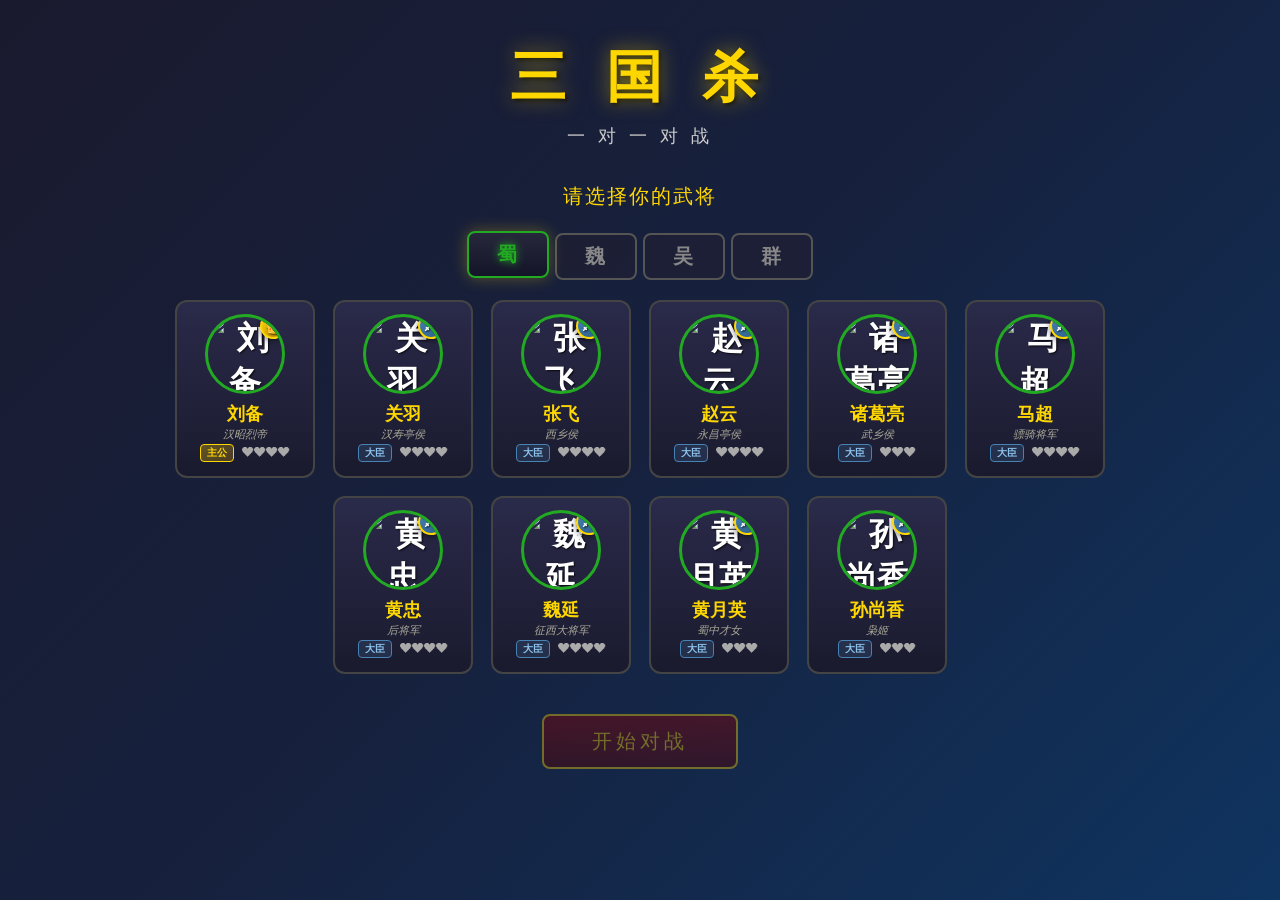
==== 1v1.html @ 8735a852 "feat: 添加主页模式选择并优化移动端适配" ====
<!DOCTYPE html>
<html lang="zh-CN">
<head>
    <meta charset="UTF-8">
    <meta name="viewport" content="width=device-width, initial-scale=1.0">
    <title>三国杀 · 一对一</title>
    <link rel="stylesheet" href="css/style.css">
    <link rel="stylesheet" href="css/home.css">
</head>
<body>
    <!-- 武将选择界面 -->
    <div id="select-screen" class="screen active">
        <div class="select-header">
            <h1>三 国 杀</h1>
            <p class="subtitle">一 对 一 对 战</p>
        </div>
        <div class="select-info">
            <p>请选择你的武将</p>
        </div>
        <!-- 势力Tab -->
        <div id="faction-tabs" class="faction-tabs"></div>
        <!-- 武将列表 -->
        <div id="hero-list" class="hero-list"></div>
        <div class="select-confirm">
            <button id="confirm-hero" disabled>开始对战</button>
        </div>
    </div>

    <!-- 浮动人物简介卡片 -->
    <div id="hero-profile" class="hero-profile hidden"></div>

    <!-- 游戏界面 -->
    <div id="game-screen" class="screen">
        <!-- 右上角设置按钮 -->
        <button id="settings-toggle" class="settings-toggle" title="设置">⚙️</button>

        <!-- 右上角设置面板（默认隐藏） -->
        <div id="settings-panel" class="settings-panel hidden">
            <div class="settings-panel-header">
                <span>设置</span>
                <button id="settings-close" class="settings-close">✕</button>
            </div>
            <div class="settings-panel-body">
                <div class="settings-item">
                    <div class="settings-item-label">
                        <button id="bgm-toggle" class="audio-btn" title="背景音乐">🎵</button>
                        <span>背景音乐</span>
                    </div>
                    <div class="volume-slider-container">
                        <input type="range" id="bgm-volume" min="0" max="100" value="40" class="volume-slider">
                    </div>
                </div>
                <div class="settings-item">
                    <div class="settings-item-label">
                        <button id="tts-toggle" class="audio-btn" title="语音朗读">🔊</button>
                        <span>语音朗读</span>
                    </div>
                    <div class="volume-slider-container">
                        <input type="range" id="tts-volume" min="0" max="100" value="80" class="volume-slider">
                    </div>
                </div>
                <div class="settings-divider"></div>
                <div class="settings-item">
                    <div class="settings-item-label">
                        <button id="bg-toggle" class="audio-btn" title="切换背景">🖼️</button>
                        <span>背景选择</span>
                    </div>
                </div>
                <div class="settings-item">
                    <div class="settings-item-label">
                        <button id="log-style-toggle" class="audio-btn" title="日志样式设置">💬</button>
                        <span>日志样式</span>
                    </div>
                </div>
            </div>
        </div>

        <!-- 日志样式设置面板 -->
        <div id="log-style-panel" class="bg-panel hidden" style="width: 220px;">
            <div class="bg-panel-header">日志样式</div>
            <div class="log-style-content" style="padding: 12px;">
                <div class="log-style-item">
                    <label>背景颜色</label>
                    <div class="color-presets">
                        <div class="color-preset" data-color="black" style="background: #000;"></div>
                        <div class="color-preset" data-color="darkblue" style="background: #1a1a2e;"></div>
                        <div class="color-preset" data-color="darkgreen" style="background: #1a2e1a;"></div>
                        <div class="color-preset" data-color="darkred" style="background: #2e1a1a;"></div>
                        <div class="color-preset" data-color="darkpurple" style="background: #2e1a2e;"></div>
                    </div>
                </div>
                <div class="log-style-item" style="margin-top: 12px;">
                    <label>透明度 <span id="log-opacity-value">30%</span></label>
                    <input type="range" id="log-opacity-slider" min="0" max="100" value="30" class="volume-slider" style="width: 100%; margin-top: 6px;">
                </div>
            </div>
            <button id="log-style-close" class="bg-panel-close">✕</button>
        </div>

        <!-- 背景选择面板 -->
        <div id="bg-panel" class="bg-panel hidden">
            <div class="bg-panel-header">选择背景</div>
            <div id="bg-grid" class="bg-grid"></div>
            <button id="bg-panel-close" class="bg-panel-close">✕</button>
        </div>

        <!-- AI区域 -->
        <div id="ai-area" class="player-area ai-area">
            <div class="player-info-bar">
                <div class="hero-avatar" id="ai-avatar"></div>
                <div class="hero-details">
                    <div class="hero-name" id="ai-name"></div>
                    <div class="hero-faction" id="ai-faction"></div>
                    <div class="hp-bar" id="ai-hp"></div>
                    <div class="hero-skills" id="ai-skills"></div>
                </div>
                <div class="equip-area" id="ai-equip"></div>
                <div class="card-count">
                    <span class="card-count-icon">🂠</span>
                    <span id="ai-card-count">0</span>
                </div>
            </div>
            <div class="ai-hand-area">
                <div id="ai-hand" class="hand-cards"></div>
            </div>
        </div>

        <!-- 战斗日志/消息区域 -->
        <div id="battle-log" class="battle-log">
            <div id="log-content"></div>
        </div>

        <!-- 操作按钮区域 -->
        <div id="action-bar" class="action-bar"></div>

        <!-- 玩家区域 -->
        <div id="player-area" class="player-area">
            <div class="player-info-bar">
                <div class="hero-avatar" id="player-avatar"></div>
                <div class="hero-details">
                    <div class="hero-name" id="player-name"></div>
                    <div class="hero-faction" id="player-faction"></div>
                    <div class="hp-bar" id="player-hp"></div>
                    <div class="hero-skills" id="player-skills"></div>
                </div>
                <div class="equip-area" id="player-equip"></div>
            </div>
            <div class="player-hand-area">
                <div id="player-hand" class="hand-cards"></div>
            </div>
        </div>

        <!-- 响应面板（被杀时弹出） -->
        <div id="response-panel" class="response-panel hidden">
            <div class="response-content">
                <p id="response-prompt"></p>
                <div id="response-cards" class="response-cards"></div>
                <button id="response-cancel" class="action-btn">不响应</button>
            </div>
        </div>

        <!-- 游戏结束界面 -->
        <div id="gameover-screen" class="gameover-overlay hidden">
            <div class="gameover-content">
                <h1 id="gameover-title"></h1>
                <p id="gameover-message"></p>
                <button id="restart-btn" class="action-btn">再来一局</button>
            </div>
        </div>
    </div>

    <!-- 卡牌详情提示 -->
    <div id="card-tooltip" class="card-tooltip hidden"></div>

    <!-- 技能选择面板 -->
    <div id="skill-panel" class="skill-panel hidden">
        <div class="skill-content">
            <p id="skill-prompt"></p>
            <div id="skill-cards" class="skill-cards"></div>
            <button id="skill-cancel" class="action-btn">取消</button>
        </div>
    </div>

    <script src="js/cards.js"></script>
    <script src="js/heroes.js"></script>
    <script src="js/ai.js"></script>
    <script src="js/game.js"></script>
    <script>
        // 设置面板开关逻辑
        document.addEventListener('DOMContentLoaded', () => {
            const toggle = document.getElementById('settings-toggle');
            const panel = document.getElementById('settings-panel');
            const close = document.getElementById('settings-close');
            if (toggle) toggle.addEventListener('click', () => panel.classList.toggle('hidden'));
            if (close) close.addEventListener('click', () => panel.classList.add('hidden'));
        });
    </script>
</body>
</html>
---- css/style.css ----
/* ===== 全局样式 ===== */
* {
    margin: 0;
    padding: 0;
    box-sizing: border-box;
}

body {
    font-family: "Microsoft YaHei", "SimHei", sans-serif;
    background: #1a1a2e;
    color: #e0e0e0;
    overflow: hidden;
    user-select: none;
    height: 100vh;
}

/* 视频背景 */
#bg-video {
    position: fixed;
    top: 0;
    left: 0;
    width: 100%;
    height: 100%;
    object-fit: cover;
    z-index: -1;
}

/* 移动端适配 */
@media screen and (max-width: 768px) {
    #bg-video {
        object-fit: cover;
        width: 100vw;
        height: 100vh;
        min-width: 100%;
        min-height: 100%;
    }
    
    #game-screen {
        min-height: 100vh;
        min-height: -webkit-fill-available;
        overflow-y: auto;
        -webkit-overflow-scrolling: touch;
    }
}

/* ===== 屏幕切换 ===== */
.screen {
    display: none;
    width: 100%;
    height: 100%;
}

.screen.active {
    display: flex;
}

/* ===== 武将选择界面 ===== */
#select-screen {
    flex-direction: column;
    align-items: center;
    background: linear-gradient(135deg, #1a1a2e 0%, #16213e 50%, #0f3460 100%);
    overflow-y: auto;
    padding: 20px;
}

.select-header {
    text-align: center;
    margin: 20px 0;
}

.select-header h1 {
    font-size: 56px;
    color: #ffd700;
    text-shadow: 0 0 20px rgba(255, 215, 0, 0.5), 2px 2px 4px rgba(0,0,0,0.8);
    letter-spacing: 12px;
    font-weight: bold;
}

.subtitle {
    color: #ccc;
    font-size: 18px;
    margin-top: 8px;
    letter-spacing: 4px;
}

.select-info {
    color: #ffd700;
    font-size: 20px;
    margin: 15px 0;
    letter-spacing: 2px;
}

.hero-list {
    display: flex;
    flex-wrap: wrap;
    justify-content: center;
    gap: 18px;
    max-width: 1000px;
    margin-bottom: 20px;
}

.hero-card {
    width: 140px;
    background: linear-gradient(180deg, #2a2a4a 0%, #1a1a2e 100%);
    border: 2px solid #444;
    border-radius: 12px;
    padding: 12px;
    cursor: pointer;
    transition: all 0.3s ease;
    text-align: center;
    position: relative;
}

.hero-card:hover {
    transform: translateY(-6px);
    border-color: #ffd700;
    box-shadow: 0 8px 24px rgba(255, 215, 0, 0.3);
}

.hero-card.selected {
    border-color: #ffd700;
    box-shadow: 0 0 20px rgba(255, 215, 0, 0.5);
    background: linear-gradient(180deg, #3a3a5a 0%, #2a2a4e 100%);
}

.hero-portrait {
    width: 80px;
    height: 80px;
    border-radius: 50%;
    margin: 0 auto 8px;
    display: flex;
    align-items: center;
    justify-content: center;
    font-size: 32px;
    font-weight: bold;
    color: white;
    text-shadow: 1px 1px 2px rgba(0,0,0,0.8);
    border: 3px solid;
    overflow: hidden;
    position: relative;
}

.hero-portrait-img {
    width: 100%;
    height: 100%;
    object-fit: cover;
    border-radius: 50%;
}

.hero-card .hero-card-name {
    font-size: 18px;
    color: #ffd700;
    font-weight: bold;
}

.hero-card .hero-card-faction {
    font-size: 12px;
    margin: 2px 0;
    color: #aaa;
}

.hero-card .hero-card-hp {
    color: #ff4444;
    font-size: 14px;
    margin: 4px 0;
}

.hero-card .hero-card-skill {
    font-size: 11px;
    color: #88ccff;
    margin-top: 4px;
    line-height: 1.4;
    min-height: 30px;
}

.hero-card .hero-card-skill-name {
    color: #ffd700;
    font-weight: bold;
}

.hero-card .hero-card-title {
    font-size: 11px;
    color: #aa9;
    margin: 1px 0;
    font-style: italic;
}

/* ===== 势力Tab ===== */
.faction-tabs {
    display: flex;
    justify-content: center;
    gap: 6px;
    margin: 8px 0 20px;
}

.faction-tab {
    padding: 8px 28px;
    font-size: 20px;
    font-weight: bold;
    border: 2px solid #555;
    border-radius: 8px;
    cursor: pointer;
    transition: all 0.3s ease;
    background: rgba(30, 30, 50, 0.7);
    color: #888;
    letter-spacing: 2px;
}

.faction-tab:hover {
    background: rgba(50, 50, 70, 0.9);
    transform: translateY(-2px);
}

.faction-tab.active {
    background: linear-gradient(180deg, rgba(40,40,60,0.95), rgba(20,20,40,0.95));
    box-shadow: 0 0 16px rgba(255, 215, 0, 0.3);
    transform: translateY(-2px);
    text-shadow: 0 0 8px currentColor;
}

/* ===== 身份标签 ===== */
.role-badge {
    position: absolute;
    top: -4px;
    right: -4px;
    width: 26px;
    height: 26px;
    border-radius: 50%;
    display: flex;
    align-items: center;
    justify-content: center;
    font-size: 14px;
    border: 2px solid #ffd700;
    box-shadow: 0 2px 6px rgba(0,0,0,0.5);
}

.role-badge.lord {
    background: linear-gradient(135deg, #FFD700, #B8860B);
    color: #4a2c00;
}

.role-badge.minister {
    background: linear-gradient(135deg, #4682B4, #2c5e8a);
    color: #fff;
}

.role-tag {
    display: inline-block;
    font-size: 10px;
    font-weight: bold;
    border-radius: 4px;
    padding: 1px 6px;
    margin-right: 4px;
}

.role-tag.lord {
    background: linear-gradient(135deg, rgba(255, 215, 0, 0.3), rgba(184, 134, 11, 0.3));
    border: 1px solid #FFD700;
    color: #FFD700;
}

.role-tag.minister {
    background: rgba(70, 130, 180, 0.2);
    border: 1px solid #4682B4;
    color: #8ec4ee;
}

.select-confirm {
    margin: 20px 0;
}

.select-confirm button {
    padding: 12px 48px;
    font-size: 20px;
    background: linear-gradient(180deg, #8b0000 0%, #5a0000 100%);
    color: #ffd700;
    border: 2px solid #ffd700;
    border-radius: 8px;
    cursor: pointer;
    letter-spacing: 4px;
    transition: all 0.3s ease;
}

.select-confirm button:disabled {
    opacity: 0.4;
    cursor: not-allowed;
}

.select-confirm button:not(:disabled):hover {
    background: linear-gradient(180deg, #a00000 0%, #700000 100%);
    box-shadow: 0 0 16px rgba(255, 215, 0, 0.4);
}

/* ===== 游戏界面 ===== */
#game-screen {
    flex-direction: column;
    background: linear-gradient(180deg, #1a3a1a 0%, #0d1f0d 50%, #1a3a1a 100%);
    height: 100vh;
    position: relative;
    z-index: 1;
}

/* ===== 右上角音频控制面板 ===== */
.audio-controls {
    position: absolute;
    top: 10px;
    right: 10px;
    display: flex;
    gap: 15px;
    background: rgba(0, 0, 0, 0.6);
    padding: 10px 15px;
    border-radius: 10px;
    border: 1px solid rgba(255, 215, 0, 0.3);
    z-index: 100;
}

.audio-control-item {
    display: flex;
    align-items: center;
    gap: 8px;
}

.audio-btn {
    width: 36px;
    height: 36px;
    border-radius: 50%;
    border: 2px solid #ffd700;
    background: rgba(255, 215, 0, 0.1);
    color: #ffd700;
    font-size: 18px;
    cursor: pointer;
    display: flex;
    align-items: center;
    justify-content: center;
    transition: all 0.3s ease;
}

.audio-btn:hover {
    background: rgba(255, 215, 0, 0.3);
    transform: scale(1.1);
}

.audio-btn.active {
    background: rgba(255, 215, 0, 0.4);
    box-shadow: 0 0 10px rgba(255, 215, 0, 0.5);
}

.volume-slider-container {
    display: flex;
    flex-direction: column;
    align-items: center;
    gap: 3px;
}

.volume-slider {
    width: 80px;
    height: 6px;
    -webkit-appearance: none;
    appearance: none;
    background: rgba(255, 255, 255, 0.2);
    border-radius: 3px;
    outline: none;
    cursor: pointer;
}

.volume-slider::-webkit-slider-thumb {
    -webkit-appearance: none;
    appearance: none;
    width: 14px;
    height: 14px;
    border-radius: 50%;
    background: #ffd700;
    cursor: pointer;
    box-shadow: 0 0 5px rgba(255, 215, 0, 0.8);
}

.volume-slider::-moz-range-thumb {
    width: 14px;
    height: 14px;
    border-radius: 50%;
    background: #ffd700;
    cursor: pointer;
    border: none;
    box-shadow: 0 0 5px rgba(255, 215, 0, 0.8);
}

.volume-label {
    font-size: 11px;
    color: #aaa;
    letter-spacing: 1px;
}

/* ===== 背景选择面板 ===== */
.bg-panel {
    position: absolute;
    top: 60px;
    right: 10px;
    width: 380px;
    max-height: 400px;
    background: rgba(0, 0, 0, 0.9);
    border: 2px solid rgba(255, 215, 0, 0.4);
    border-radius: 12px;
    z-index: 99;
    display: flex;
    flex-direction: column;
    box-shadow: 0 8px 32px rgba(0, 0, 0, 0.6);
}

.bg-panel.hidden {
    display: none;
}

.bg-panel-header {
    padding: 10px 15px;
    font-size: 14px;
    color: #ffd700;
    border-bottom: 1px solid rgba(255, 215, 0, 0.3);
    text-align: center;
    letter-spacing: 2px;
}

.bg-grid {
    display: grid;
    grid-template-columns: repeat(4, 1fr);
    gap: 8px;
    padding: 12px;
    overflow-y: auto;
    max-height: 340px;
}

.bg-item {
    width: 80px;
    height: 60px;
    border-radius: 6px;
    cursor: pointer;
    border: 2px solid transparent;
    transition: all 0.2s ease;
    position: relative;
    overflow: hidden;
    background-color: #333;
}

.bg-item:hover {
    transform: scale(1.05);
    border-color: rgba(255, 255, 255, 0.5);
    box-shadow: 0 4px 12px rgba(0, 0, 0, 0.4);
}

.bg-item.selected {
    border-color: #ffd700;
    box-shadow: 0 0 15px rgba(255, 215, 0, 0.5);
}

.bg-item.selected::after {
    content: '✓';
    position: absolute;
    top: 50%;
    left: 50%;
    transform: translate(-50%, -50%);
    font-size: 24px;
    color: #ffd700;
    text-shadow: 0 2px 4px rgba(0, 0, 0, 0.8);
}

.bg-item-label {
    position: absolute;
    top: 50%;
    left: 50%;
    transform: translate(-50%, -50%);
    font-size: 13px;
    color: #ccc;
    white-space: nowrap;
}

.bg-panel-close {
    position: absolute;
    top: 8px;
    right: 10px;
    width: 24px;
    height: 24px;
    border: none;
    background: transparent;
    color: #aaa;
    font-size: 16px;
    cursor: pointer;
    border-radius: 4px;
    transition: all 0.2s;
}

.bg-panel-close:hover {
    color: #fff;
    background: rgba(255, 255, 255, 0.1);
}

.player-area {
    flex-shrink: 0;
    padding: 8px 16px;
}

.ai-area {
    background: linear-gradient(180deg, rgba(80,20,20,0.3) 0%, transparent 100%);
}

.player-info-bar {
    display: flex;
    align-items: center;
    gap: 12px;
}

.hero-avatar {
    width: 100px;
    height: 130px;
    border-radius: 10px;
    display: flex;
    align-items: center;
    justify-content: center;
    border: 3px solid;
    overflow: hidden;
    flex-shrink: 0;
    cursor: pointer;
    transition: transform 0.2s, box-shadow 0.2s;
    background-color: #1a1a2e;
    box-shadow: 0 4px 12px rgba(0,0,0,0.5);
}

.hero-avatar:hover {
    transform: scale(1.05);
    box-shadow: 0 8px 20px rgba(0,0,0,0.6);
}

/* 武将牌迷你样式 */
.hero-card-mini {
    width: 100%;
    height: 100%;
    display: flex;
    align-items: flex-end;
    justify-content: flex-end;
    padding: 6px;
    position: relative;
}

.hero-card-faction-badge {
    width: 22px;
    height: 22px;
    border-radius: 50%;
    display: flex;
    align-items: center;
    justify-content: center;
    font-size: 12px;
    color: white;
    font-weight: bold;
    border: 2px solid rgba(255,255,255,0.6);
    box-shadow: 0 2px 6px rgba(0,0,0,0.5);
}

.hero-details {
    flex-shrink: 0;
    min-width: 180px;
}

.hero-name {
    font-size: 18px;
    color: #ffd700;
    font-weight: bold;
}

.hero-faction {
    font-size: 12px;
    color: #aaa;
}

.hp-bar {
    display: flex;
    gap: 3px;
    margin-top: 4px;
}

.hp-point {
    width: 16px;
    height: 16px;
    border-radius: 50%;
    background: #cc2222;
    border: 1px solid #ff6666;
    box-shadow: 0 0 4px rgba(255,50,50,0.6);
}

.hp-point.lost {
    background: #333;
    border-color: #555;
    box-shadow: none;
}

.hero-skills {
    font-size: 11px;
    color: #88ccff;
    margin-top: 2px;
}

/* 技能标签样式 - 参照装备槽和结束回合按钮 */
.hero-skills .skill-tag {
    display: inline-block;
    background: linear-gradient(180deg, #3a2a5a 0%, #2a1a3a 100%);
    border: 2px solid #8a6aaa;
    border-radius: 6px;
    padding: 3px 8px;
    margin-right: 6px;
    margin-top: 2px;
    color: #ccaaee;
    font-size: 11px;
    cursor: pointer;
    transition: all 0.2s ease;
    box-shadow: 0 2px 4px rgba(0,0,0,0.3);
}

.hero-skills .skill-tag:hover {
    background: linear-gradient(180deg, #4a3a6a 0%, #3a2a4a 100%);
    border-color: #aa8acc;
    box-shadow: 0 0 8px rgba(170, 138, 204, 0.3);
    transform: translateY(-1px);
}

/* 操作栏提示信息框 - 避免与背景混淆 */
.action-info-box {
    display: inline-block;
    background: linear-gradient(180deg, #5a3a2a 0%, #4a2a1a 100%);
    border: 2px solid #c9a227;
    border-radius: 6px;
    padding: 6px 14px;
    color: #ffd700;
    font-size: 13px;
    font-weight: bold;
    letter-spacing: 1px;
    box-shadow: 0 2px 8px rgba(0,0,0,0.5), inset 0 1px 0 rgba(255,255,255,0.1);
    text-shadow: 1px 1px 2px rgba(0,0,0,0.8);
}

.action-info-box.ai-thinking {
    background: linear-gradient(180deg, #3a4a5a 0%, #2a3a4a 100%);
    border-color: #88ccff;
    color: #88ccff;
    animation: pulse 1.5s ease-in-out infinite;
}

@keyframes pulse {
    0%, 100% { opacity: 1; }
    50% { opacity: 0.7; }
}

.equip-area {
    display: flex;
    gap: 8px;
    flex-shrink: 0;
}

/* 装备槽样式 - 参照结束回合按钮但有区别（蓝色系） */
.equip-slot {
    width: 42px;
    height: 56px;
    background: linear-gradient(180deg, #2a3a5a 0%, #1a2535 100%);
    border: 2px solid #5a7a9a;
    border-radius: 6px;
    display: flex;
    align-items: center;
    justify-content: center;
    font-size: 11px;
    color: #8aa;
    text-align: center;
    flex-direction: column;
    cursor: pointer;
    transition: all 0.2s ease;
    box-shadow: 0 2px 4px rgba(0,0,0,0.3);
}

.equip-slot:hover {
    background: linear-gradient(180deg, #3a4a6a 0%, #2a3545 100%);
    border-color: #7aaaca;
    box-shadow: 0 0 8px rgba(122, 170, 202, 0.3);
    transform: translateY(-1px);
}

/* 已装备状态 - 金色边框（类似结束回合的金色） */
.equip-slot.equipped {
    background: linear-gradient(180deg, #4a4a2a 0%, #3a3a1a 100%);
    border-color: #ffd700;
    color: #ffd700;
    box-shadow: 0 0 10px rgba(255, 215, 0, 0.3);
}

.equip-slot.equipped:hover {
    background: linear-gradient(180deg, #5a5a3a 0%, #4a4a2a 100%);
    border-color: #ffec8b;
    box-shadow: 0 0 12px rgba(255, 215, 0, 0.5);
}

.card-count {
    margin-left: auto;
    display: flex;
    align-items: center;
    gap: 4px;
    font-size: 20px;
    color: #ccc;
    flex-shrink: 0;
}

.card-count-icon {
    font-size: 28px;
}

/* ===== 手牌区域 ===== */
.ai-hand-area {
    display: flex;
    justify-content: center;
    padding: 4px 0;
}

.player-hand-area {
    display: flex;
    justify-content: center;
    padding: 4px 0;
}

.hand-cards {
    display: flex;
    justify-content: center;
    gap: 4px;
    flex-wrap: nowrap;
}

/* ===== 卡牌样式 ===== */
.card {
    width: 64px;
    min-width: 64px;
    height: 90px;
    border-radius: 6px;
    border: 2px solid #ddd;
    background: linear-gradient(180deg, #f5f0e0 0%, #e8dfc8 100%);
    color: #333;
    display: flex;
    flex-direction: column;
    padding: 4px;
    cursor: pointer;
    transition: all 0.2s ease;
    position: relative;
    box-shadow: 2px 2px 6px rgba(0,0,0,0.4);
    font-size: 12px;
}

.card:hover {
    transform: translateY(-12px);
    z-index: 10;
    box-shadow: 0 8px 20px rgba(0,0,0,0.6);
}

.card.selected {
    transform: translateY(-20px);
    box-shadow: 0 12px 28px rgba(255,215,0,0.5);
    border-color: #ffd700;
}

.card.playable {
    border-color: #44dd44;
    box-shadow: 2px 2px 6px rgba(0,0,0,0.4), 0 0 8px rgba(68,221,68,0.4);
}

.card.unplayable {
    opacity: 0.6;
}

.card-suit-number {
    display: flex;
    align-items: center;
    gap: 2px;
    font-size: 12px;
    font-weight: bold;
}

.card-suit.red {
    color: #cc0000;
}

.card-suit.black {
    color: #000;
}

.card-name {
    text-align: center;
    font-size: 15px;
    font-weight: bold;
    margin: auto 0;
    writing-mode: vertical-rl;
    text-orientation: upright;
    letter-spacing: 2px;
}

.card-type {
    text-align: center;
    font-size: 9px;
    color: #666;
    margin-top: 2px;
}

/* AI手牌背面 */
.card-back {
    width: 40px;
    min-width: 40px;
    height: 60px;
    border-radius: 4px;
    border: 2px solid #8b0000;
    background: linear-gradient(135deg, #8b0000 0%, #4a0000 50%, #8b0000 100%);
    box-shadow: 1px 1px 4px rgba(0,0,0,0.4);
    position: relative;
}

.card-back::after {
    content: "殺";
    position: absolute;
    top: 50%;
    left: 50%;
    transform: translate(-50%, -50%);
    font-size: 20px;
    color: rgba(255,215,0,0.3);
}

/* ===== 战斗日志 ===== */
.battle-log {
    flex: 1;
    display: flex;
    flex-direction: column-reverse;
    justify-content: flex-start;
    overflow: hidden;
    padding: 8px 16px;
    min-height: 60px;
}

#log-content {
    display: flex;
    flex-direction: column-reverse;
    gap: 2px;
}

.log-entry {
    font-size: 13px;
    color: #ccc;
    padding: 4px 10px;
    border-radius: 6px;
    animation: logFadeIn 0.3s ease;
    margin-bottom: 2px;
    text-shadow: 1px 1px 2px rgba(0,0,0,0.8);
    display: inline-block;
    width: auto;
    align-self: flex-start;
}

/* 有背景图时，日志条目显示背景框 - 使用CSS变量 */
.battle-log.with-bg .log-entry {
    background: rgba(var(--log-bg-color, 0, 0, 0), var(--log-opacity, 0.3));
    border: 1px solid rgba(255, 255, 255, 0.1);
}

/* 无背景时，日志条目无背景框 */
.battle-log:not(.with-bg) .log-entry {
    background: transparent;
    border: none;
}

.battle-log.with-bg .log-entry.player {
    color: #88ccff;
    background: rgba(var(--log-bg-color, 0, 0, 0), var(--log-opacity, 0.3));
    border-color: rgba(136, 204, 255, 0.3);
}

.battle-log.with-bg .log-entry.ai {
    color: #ffaa88;
    background: rgba(var(--log-bg-color, 0, 0, 0), var(--log-opacity, 0.3));
    border-color: rgba(255, 170, 136, 0.3);
}

.battle-log.with-bg .log-entry.system {
    color: #ffd700;
    font-weight: bold;
    background: rgba(var(--log-bg-color, 0, 0, 0), var(--log-opacity, 0.3));
    border-color: rgba(255, 215, 0, 0.4);
}

.battle-log.with-bg .log-entry.damage {
    color: #ff6666;
    background: rgba(var(--log-bg-color, 0, 0, 0), var(--log-opacity, 0.3));
    border-color: rgba(255, 102, 102, 0.4);
}

.battle-log.with-bg .log-entry.heal {
    color: #66ff66;
    background: rgba(var(--log-bg-color, 0, 0, 0), var(--log-opacity, 0.3));
    border-color: rgba(102, 255, 102, 0.4);
}

@keyframes logFadeIn {
    from { opacity: 0; transform: translateY(-10px); }
    to { opacity: 1; transform: translateY(0); }
}

/* 日志样式设置面板 */
.log-style-content {
    display: flex;
    flex-direction: column;
    gap: 12px;
}

.log-style-item label {
    display: block;
    font-size: 12px;
    color: #ccc;
    margin-bottom: 6px;
}

.color-presets {
    display: flex;
    gap: 8px;
    flex-wrap: wrap;
}

.color-preset {
    width: 28px;
    height: 28px;
    border-radius: 4px;
    cursor: pointer;
    border: 2px solid transparent;
    transition: all 0.2s;
}

.color-preset:hover {
    transform: scale(1.1);
}

.color-preset.selected {
    border-color: #ffd700;
    box-shadow: 0 0 8px rgba(255, 215, 0, 0.5);
}

/* ===== 操作按钮 ===== */
.action-bar {
    display: flex;
    justify-content: center;
    gap: 12px;
    padding: 6px;
}

.action-btn {
    padding: 8px 24px;
    font-size: 14px;
    background: linear-gradient(180deg, #8b0000 0%, #5a0000 100%);
    color: #ffd700;
    border: 1px solid #ffd700;
    border-radius: 6px;
    cursor: pointer;
    letter-spacing: 2px;
    transition: all 0.2s ease;
    font-family: inherit;
}

.action-btn:hover {
    background: linear-gradient(180deg, #a00000 0%, #700000 100%);
    box-shadow: 0 0 10px rgba(255, 215, 0, 0.3);
}

.action-btn:disabled {
    opacity: 0.4;
    cursor: not-allowed;
}

/* 语音开关按钮 */
.tts-btn {
    background: linear-gradient(180deg, #2a2a4a 0%, #1a1a2e 100%);
    border-color: #666;
    color: #aaa;
    font-size: 12px;
    padding: 6px 14px;
    letter-spacing: 1px;
}

.tts-btn.active {
    background: linear-gradient(180deg, #1a4a2a 0%, #0d2e1a 100%);
    border-color: #44dd44;
    color: #aaffaa;
}

.tts-btn:hover {
    background: linear-gradient(180deg, #3a3a5a 0%, #2a2a3e 100%);
}

.tts-btn.active:hover {
    background: linear-gradient(180deg, #2a5a3a 0%, #1a3e2a 100%);
}

.action-btn.green {
    background: linear-gradient(180deg, #2d6a2d 0%, #1a4a1a 100%);
    border-color: #44dd44;
    color: #aaffaa;
}

/* ===== 响应面板 ===== */
.response-panel {
    position: fixed;
    bottom: 200px;
    left: 50%;
    transform: translateX(-50%);
    z-index: 100;
    background: rgba(20, 20, 40, 0.95);
    border: 2px solid #ffd700;
    border-radius: 12px;
    padding: 16px 24px;
    box-shadow: 0 8px 32px rgba(0,0,0,0.8);
}

.response-panel.hidden {
    display: none;
}

.response-content {
    text-align: center;
}

.response-content p {
    color: #ffd700;
    font-size: 16px;
    margin-bottom: 12px;
}

.response-cards {
    display: flex;
    gap: 8px;
    margin-bottom: 12px;
    justify-content: center;
}

/* ===== 技能面板 ===== */
.skill-panel {
    position: fixed;
    bottom: 200px;
    left: 50%;
    transform: translateX(-50%);
    z-index: 100;
    background: rgba(20, 20, 40, 0.95);
    border: 2px solid #88ccff;
    border-radius: 12px;
    padding: 16px 24px;
    box-shadow: 0 8px 32px rgba(0,0,0,0.8);
}

.skill-panel.hidden {
    display: none;
}

.skill-content {
    text-align: center;
}

.skill-content p {
    color: #88ccff;
    font-size: 16px;
    margin-bottom: 12px;
}

.skill-cards {
    display: flex;
    gap: 8px;
    margin-bottom: 12px;
    justify-content: center;
}

/* ===== 游戏结束 ===== */
.gameover-overlay {
    position: fixed;
    top: 0;
    left: 0;
    width: 100%;
    height: 100%;
    background: rgba(0, 0, 0, 0.85);
    display: flex;
    align-items: center;
    justify-content: center;
    z-index: 200;
}

.gameover-overlay.hidden {
    display: none;
}

.gameover-content {
    text-align: center;
    padding: 40px;
    background: linear-gradient(180deg, #2a2a4a 0%, #1a1a2e 100%);
    border: 2px solid #ffd700;
    border-radius: 16px;
    box-shadow: 0 0 40px rgba(255, 215, 0, 0.3);
}

.gameover-content h1 {
    font-size: 48px;
    margin-bottom: 16px;
    letter-spacing: 8px;
}

.gameover-content h1.win {
    color: #ffd700;
    text-shadow: 0 0 20px rgba(255, 215, 0, 0.5);
}

.gameover-content h1.lose {
    color: #888;
}

.gameover-content p {
    color: #ccc;
    font-size: 18px;
    margin-bottom: 24px;
}

/* ===== 卡牌/武将详情提示 ===== */
.card-tooltip {
    position: fixed;
    z-index: 300;
    background: rgba(10, 10, 20, 0.95);
    border: 1px solid #ffd700;
    border-radius: 8px;
    padding: 8px 12px;
    font-size: 12px;
    color: #ccc;
    max-width: 280px;
    box-shadow: 0 4px 16px rgba(0,0,0,0.6);
    pointer-events: none;
}

.card-tooltip.hidden {
    display: none;
}

.card-tooltip .tooltip-name {
    color: #ffd700;
    font-weight: bold;
    font-size: 14px;
    margin-bottom: 4px;
}

.card-tooltip .tooltip-desc {
    line-height: 1.5;
}

/* 武将技能提示 */
.hero-tooltip-header {
    display: flex;
    align-items: center;
    gap: 8px;
    padding-bottom: 6px;
    margin-bottom: 6px;
    border-bottom: 1px solid #444;
}

.hero-tooltip-name {
    font-size: 16px;
    font-weight: bold;
}

.hero-tooltip-faction {
    font-size: 11px;
    color: #aaa;
}

.hero-tooltip-skills {
    display: flex;
    flex-direction: column;
    gap: 8px;
}

.hero-tooltip-skill {
    line-height: 1.5;
}

.hero-tooltip-skill-name {
    font-size: 13px;
    font-weight: bold;
}

.hero-tooltip-skill-type {
    font-size: 10px;
    color: #888;
    margin-left: 4px;
}

.hero-tooltip-skill-desc {
    font-size: 12px;
    color: #bbb;
    margin-top: 2px;
    line-height: 1.6;
}

/* ===== 动画 ===== */
@keyframes shake {
    0%, 100% { transform: translateX(0); }
    25% { transform: translateX(-8px); }
    75% { transform: translateX(8px); }
}

.damaged {
    animation: shake 0.4s ease;
}

@keyframes flash {
    0%, 100% { background-color: transparent; }
    50% { background-color: rgba(255, 0, 0, 0.2); }
}

.flash-damage {
    animation: flash 0.5s ease;
}

@keyframes healGlow {
    0%, 100% { box-shadow: none; }
    50% { box-shadow: 0 0 20px rgba(68, 255, 68, 0.6); }
}

.heal-glow {
    animation: healGlow 0.5s ease;
}

/* 回合指示器 */
.turn-indicator {
    position: absolute;
    top: 50%;
    right: 10px;
    transform: translateY(-50%);
    padding: 6px 16px;
    border-radius: 20px;
    font-size: 14px;
    font-weight: bold;
    z-index: 50;
}

.turn-indicator.player-turn {
    background: rgba(68, 221, 68, 0.2);
    border: 1px solid #44dd44;
    color: #44dd44;
}

.turn-indicator.ai-turn {
    background: rgba(255, 68, 68, 0.2);
    border: 1px solid #ff4444;
    color: #ff4444;
}

/* 弃牌堆 */
.discard-info {
    position: absolute;
    top: 10px;
    left: 50%;
    transform: translateX(-50%);
    font-size: 12px;
    color: #888;
}

/* AI思考指示 */
.ai-thinking {
    display: inline-block;
    margin-left: 8px;
    color: #ff8866;
    font-size: 14px;
}

.ai-thinking::after {
    content: "...";
    animation: dots 1.4s infinite;
}

@keyframes dots {
    0%, 20% { content: "."; }
    40% { content: ".."; }
    60%, 100% { content: "..."; }
}

/* 选择面板中的背面手牌 */
#response-cards .card-back {
    width: 60px;
    height: 84px;
    background: linear-gradient(135deg, #4a3020 0%, #6b4a2e 50%, #4a3020 100%);
    border: 2px solid #8b6914;
    border-radius: 6px;
    transition: opacity 0.2s, transform 0.2s;
}

#response-cards .card-back:hover {
    opacity: 0.8;
    transform: scale(1.05);
}

#response-cards .card.playable {
    cursor: pointer;
    border: 2px solid #ffd700;
    box-shadow: 0 0 8px rgba(255, 215, 0, 0.4);
    transition: transform 0.2s;
}

#response-cards .card.playable:hover {
    transform: scale(1.05);
}

/* ===== 武将台词气泡 ===== */
.speech-bubble {
    position: absolute;
    background: linear-gradient(135deg, rgba(255, 248, 220, 0.97), rgba(255, 235, 180, 0.97));
    color: #4a2c00;
    padding: 8px 18px;
    border-radius: 20px;
    font-size: 15px;
    font-weight: bold;
    white-space: nowrap;
    z-index: 1000;
    pointer-events: none;
    opacity: 0;
    transform: translateY(10px) scale(0.8);
    transition: opacity 0.3s ease, transform 0.3s ease;
    box-shadow: 0 4px 15px rgba(0, 0, 0, 0.3);
    border: 2px solid #d4a017;
    text-shadow: 0 1px 2px rgba(255, 255, 255, 0.5);
    letter-spacing: 1px;
}

.speech-bubble.show {
    opacity: 1;
    transform: translateY(0) scale(1);
}

/* 玩家区域气泡定位 */
#player-area .speech-bubble {
    top: -10px;
    right: 20px;
}

#player-area .speech-bubble::after {
    content: '';
    position: absolute;
    bottom: -8px;
    right: 30px;
    width: 0;
    height: 0;
    border-left: 8px solid transparent;
    border-right: 8px solid transparent;
    border-top: 8px solid #d4a017;
}

/* AI区域气泡定位 */
#ai-area .speech-bubble {
    bottom: -10px;
    left: 20px;
}

#ai-area .speech-bubble::after {
    content: '';
    position: absolute;
    top: -8px;
    left: 30px;
    width: 0;
    height: 0;
    border-left: 8px solid transparent;
    border-right: 8px solid transparent;
    border-bottom: 8px solid #d4a017;
}

/* ===== BGM / TTS 按钮 ===== */
.action-btn.bgm-btn,
.action-btn.tts-btn {
    font-size: 13px;
    padding: 6px 14px;
    opacity: 0.7;
    transition: opacity 0.2s;
}

.action-btn.bgm-btn:hover,
.action-btn.tts-btn:hover {
    opacity: 1;
}

.action-btn.bgm-btn.active,
.action-btn.tts-btn.active {
    opacity: 1;
    background: linear-gradient(135deg, #1a5c1a, #2d8f2d);
    border-color: #4aaf4a;
}

/* ===== 浮动人物简介卡片 ===== */
.hero-profile {
    position: fixed;
    width: 340px;
    z-index: 500;
    background: linear-gradient(180deg, #1a1a2e 0%, #0d0d1e 100%);
    border: 2px solid #ffd700;
    border-radius: 14px;
    box-shadow: 0 8px 40px rgba(0, 0, 0, 0.8), 0 0 20px rgba(255, 215, 0, 0.15);
    overflow: hidden;
    pointer-events: none;
    animation: profileFadeIn 0.25s ease;
}

.hero-profile.hidden {
    display: none;
}

@keyframes profileFadeIn {
    from { opacity: 0; transform: scale(0.92); }
    to { opacity: 1; transform: scale(1); }
}

.profile-header {
    display: flex;
    gap: 14px;
    padding: 16px;
    align-items: center;
}

.profile-avatar {
    width: 64px;
    height: 64px;
    border-radius: 50%;
    display: flex;
    align-items: center;
    justify-content: center;
    font-size: 30px;
    font-weight: bold;
    color: white;
    text-shadow: 1px 1px 3px rgba(0,0,0,0.9);
    border: 3px solid rgba(255, 255, 255, 0.4);
    flex-shrink: 0;
    overflow: hidden;
}

.profile-avatar-img {
    width: 100%;
    height: 100%;
    object-fit: cover;
    border-radius: 50%;
}

.profile-titles {
    flex: 1;
}

.profile-name {
    font-size: 22px;
    font-weight: bold;
    color: #ffd700;
    letter-spacing: 2px;
}

.profile-subtitle {
    font-size: 12px;
    color: #ccc;
    margin: 2px 0 6px;
    font-style: italic;
}

.profile-tags {
    display: flex;
    align-items: center;
    gap: 6px;
    flex-wrap: wrap;
}

.profile-faction {
    font-size: 11px;
    font-weight: bold;
}

.profile-hp {
    font-size: 12px;
    color: #ff6666;
}

.profile-body {
    padding: 12px 16px 16px;
}

.profile-bio {
    font-size: 13px;
    color: #bbb;
    line-height: 1.7;
    text-indent: 2em;
    margin-bottom: 12px;
    padding: 8px 12px;
    background: rgba(255, 255, 255, 0.04);
    border-left: 3px solid #ffd700;
    border-radius: 0 6px 6px 0;
}

.profile-skills {
    display: flex;
    flex-direction: column;
    gap: 8px;
}

.profile-skill {
    background: rgba(136, 204, 255, 0.06);
    border: 1px solid rgba(136, 204, 255, 0.2);
    border-radius: 8px;
    padding: 8px 12px;
}

.profile-skill-name {
    font-size: 14px;
    font-weight: bold;
    color: #ffd700;
}

.profile-skill-type {
    font-size: 10px;
    color: #888;
    margin-left: 6px;
    background: rgba(255, 255, 255, 0.1);
    border-radius: 3px;
    padding: 1px 5px;
}

/* 移动端全面适配 */
@media screen and (max-width: 768px) {
    /* 音频控制面板 */
    .audio-controls {
        top: 5px;
        right: 5px;
        padding: 6px 10px;
        gap: 10px;
    }
    
    .audio-btn {
        width: 32px;
        height: 32px;
        font-size: 16px;
    }
    
    .volume-slider-container {
        width: 60px;
    }
    
    /* 玩家区域 */
    .player-area {
        padding: 8px 10px;
        min-height: auto;
    }
    
    /* 武将牌尺寸 */
    .hero-card-large {
        width: 80px;
        height: 104px;
    }
    
    .hero-card-bg {
        width: 80px;
        height: 104px;
    }
    
    /* 手牌区域 */
    .hand-area {
        min-height: 100px;
        padding: 8px;
    }
    
    .card {
        width: 60px;
        height: 84px;
        font-size: 12px;
    }
    
    /* 战斗日志 */
    .battle-log {
        max-height: 120px;
        padding: 6px 10px;
    }
    
    .log-entry {
        font-size: 12px;
        padding: 3px 8px;
    }
    
    /* 操作按钮 */
    .action-bar {
        padding: 8px;
        gap: 8px;
    }
    
    .action-btn {
        padding: 8px 16px;
        font-size: 14px;
    }
    
    /* 装备槽 */
    .equip-slot {
        width: auto;
        min-width: 32px;
        height: auto;
        padding: 4px 6px;
        font-size: 10px;
        border-width: 1px;
        border-radius: 4px;
        flex-direction: row;
        gap: 2px;
    }

    .equip-area {
        gap: 4px;
        flex-wrap: wrap;
    }

    /* 头像缩小 */
    .hero-avatar {
        width: 56px;
        height: 72px;
        border-radius: 6px;
        border-width: 2px;
    }

    /* 武将详情缩小 */
    .hero-details {
        min-width: 0;
        flex: 1;
    }

    .hero-name {
        font-size: 14px;
    }

    .hero-faction {
        font-size: 11px;
    }

    /* 信息栏间距缩小，允许换行 */
    .player-info-bar {
        gap: 6px;
        flex-wrap: wrap;
    }
    
    /* 背景选择面板 */
    .bg-panel {
        width: 90vw;
        max-width: 300px;
        max-height: 70vh;
    }
    
    .bg-grid {
        grid-template-columns: repeat(3, 1fr);
        gap: 8px;
    }
    
    .bg-item {
        height: 70px;
    }
    
    /* 响应式面板 */
    #response-panel {
        width: 95vw;
        max-width: 400px;
    }
    
    #response-cards {
        max-height: 200px;
    }
    
    /* 提示信息 */
    .phase-info {
        font-size: 14px;
        padding: 6px 12px;
    }
    
    /* 技能标签 */
    .skill-tag {
        font-size: 10px;
        padding: 2px 6px;
    }
    
    /* 血条 */
    .hp-bar {
        width: 60px;
        height: 10px;
    }
    
    .hp-text {
        font-size: 11px;
    }

    /* 武将牌势力标记缩小 */
    .hero-card-faction-badge {
        width: 16px;
        height: 16px;
        font-size: 9px;
        border-width: 1px;
    }
}

/* 超窄屏幕（手机竖屏） */
@media screen and (max-width: 480px) {
    .hero-avatar {
        width: 44px;
        height: 58px;
        border-radius: 5px;
    }

    .hero-card-faction-badge {
        width: 14px;
        height: 14px;
        font-size: 8px;
    }

    .hero-name {
        font-size: 13px;
    }

    .hero-faction {
        font-size: 10px;
    }

    .equip-slot {
        min-width: 28px;
        padding: 3px 4px;
        font-size: 9px;
    }

    .equip-area {
        gap: 3px;
    }

    .player-info-bar {
        gap: 4px;
    }

    .card-count {
        font-size: 16px;
    }

    .hp-bar {
        width: 50px;
        height: 8px;
    }

    .hp-text {
        font-size: 10px;
    }

    .skill-tag {
        font-size: 9px;
        padding: 1px 4px;
    }
}

.profile-skill-desc {
    font-size: 12px;
    color: #aaccee;
    margin-top: 4px;
    line-height: 1.6;
}
---- css/home.css ----
/* ===== 首页样式 ===== */
#home-screen {
    position: fixed;
    top: 0;
    left: 0;
    width: 100%;
    height: 100%;
    display: flex;
    align-items: center;
    justify-content: center;
    background: linear-gradient(135deg, #0d1b2a 0%, #1b2838 30%, #1a3a2a 60%, #2d1b3d 100%);
    overflow: hidden;
}

.home-bg-overlay {
    position: absolute;
    top: 0;
    left: 0;
    width: 100%;
    height: 100%;
    background:
        radial-gradient(ellipse at 20% 30%, rgba(255, 215, 0, 0.06) 0%, transparent 50%),
        radial-gradient(ellipse at 80% 70%, rgba(200, 50, 50, 0.06) 0%, transparent 50%),
        radial-gradient(ellipse at 50% 50%, rgba(50, 100, 200, 0.04) 0%, transparent 60%);
    pointer-events: none;
}

.home-content {
    position: relative;
    z-index: 1;
    text-align: center;
    max-width: 900px;
    width: 90%;
    padding: 40px 20px;
}

/* 标题区域 */
.home-title-area {
    margin-bottom: 50px;
    animation: fadeInDown 0.8s ease;
}

.home-title {
    font-size: 72px;
    color: #ffd700;
    text-shadow: 0 0 30px rgba(255, 215, 0, 0.4), 2px 2px 8px rgba(0, 0, 0, 0.8);
    letter-spacing: 20px;
    font-weight: bold;
    margin-bottom: 12px;
}

.home-subtitle {
    color: #ccc;
    font-size: 22px;
    letter-spacing: 8px;
}

/* 模式卡片 */
.mode-cards {
    display: flex;
    gap: 40px;
    justify-content: center;
    flex-wrap: wrap;
    margin-bottom: 40px;
    animation: fadeInUp 0.8s ease 0.2s both;
}

.mode-card {
    display: flex;
    flex-direction: column;
    align-items: center;
    width: 340px;
    padding: 40px 30px;
    border-radius: 16px;
    text-decoration: none;
    color: #e0e0e0;
    transition: all 0.3s cubic-bezier(0.25, 0.8, 0.25, 1);
    cursor: pointer;
    position: relative;
    overflow: hidden;
    border: 2px solid transparent;
}

.mode-card::before {
    content: '';
    position: absolute;
    top: 0;
    left: 0;
    right: 0;
    bottom: 0;
    background: rgba(255, 255, 255, 0.03);
    backdrop-filter: blur(10px);
    border-radius: 16px;
    transition: all 0.3s;
}

.mode-card:hover {
    transform: translateY(-8px);
    box-shadow: 0 20px 60px rgba(0, 0, 0, 0.5);
}

.mode-card:hover::before {
    background: rgba(255, 255, 255, 0.06);
}

/* 1v1 模式 */
.mode-1v1 {
    background: linear-gradient(160deg, rgba(30, 60, 40, 0.9) 0%, rgba(15, 30, 20, 0.95) 100%);
}
.mode-1v1:hover {
    border-color: #22aa22;
    box-shadow: 0 20px 60px rgba(34, 170, 34, 0.2);
}

/* 多人模式 */
.mode-multi {
    background: linear-gradient(160deg, rgba(50, 30, 60, 0.9) 0%, rgba(25, 15, 35, 0.95) 100%);
}
.mode-multi:hover {
    border-color: #aa44aa;
    box-shadow: 0 20px 60px rgba(170, 68, 170, 0.2);
}

.mode-icon {
    font-size: 64px;
    margin-bottom: 20px;
    position: relative;
    z-index: 1;
    filter: drop-shadow(0 4px 8px rgba(0, 0, 0, 0.4));
}

.mode-name {
    font-size: 32px;
    font-weight: bold;
    margin-bottom: 16px;
    position: relative;
    z-index: 1;
    letter-spacing: 4px;
}

.mode-1v1 .mode-name {
    color: #66dd66;
}

.mode-multi .mode-name {
    color: #cc66cc;
}

.mode-desc {
    font-size: 15px;
    color: #aaa;
    line-height: 1.8;
    margin-bottom: 24px;
    position: relative;
    z-index: 1;
    max-width: 280px;
}

.mode-players {
    display: inline-block;
    padding: 6px 20px;
    border-radius: 20px;
    font-size: 14px;
    font-weight: bold;
    margin-bottom: 20px;
    position: relative;
    z-index: 1;
}

.mode-1v1 .mode-players {
    background: rgba(34, 170, 34, 0.2);
    color: #66dd66;
    border: 1px solid rgba(34, 170, 34, 0.4);
}

.mode-multi .mode-players {
    background: rgba(170, 68, 170, 0.2);
    color: #cc66cc;
    border: 1px solid rgba(170, 68, 170, 0.4);
}

.mode-enter {
    font-size: 18px;
    position: relative;
    z-index: 1;
    transition: transform 0.3s, letter-spacing 0.3s;
}

.mode-card:hover .mode-enter {
    transform: translateX(8px);
    letter-spacing: 2px;
}

.mode-1v1 .mode-enter {
    color: #66dd66;
}

.mode-multi .mode-enter {
    color: #cc66cc;
}

/* 底部 */
.home-footer {
    color: #666;
    font-size: 14px;
    animation: fadeIn 1s ease 0.6s both;
}

/* 动画 */
@keyframes fadeInDown {
    from {
        opacity: 0;
        transform: translateY(-30px);
    }
    to {
        opacity: 1;
        transform: translateY(0);
    }
}

@keyframes fadeInUp {
    from {
        opacity: 0;
        transform: translateY(30px);
    }
    to {
        opacity: 1;
        transform: translateY(0);
    }
}

@keyframes fadeIn {
    from { opacity: 0; }
    to { opacity: 1; }
}

/* 移动端适配 */
@media screen and (max-width: 768px) {
    .home-title {
        font-size: 48px;
        letter-spacing: 12px;
    }

    .home-subtitle {
        font-size: 18px;
        letter-spacing: 4px;
    }

    .mode-cards {
        flex-direction: column;
        gap: 24px;
    }

    .mode-card {
        width: 100%;
        max-width: 360px;
        padding: 30px 20px;
    }

    .mode-icon {
        font-size: 48px;
    }

    .mode-name {
        font-size: 26px;
    }
}

/* ===== 设置面板（1v1 & 多人共用） ===== */

.settings-toggle {
    position: fixed;
    top: 15px;
    right: 15px;
    z-index: 200;
    width: 40px;
    height: 40px;
    border-radius: 50%;
    border: none;
    background: rgba(0, 0, 0, 0.5);
    color: #fff;
    font-size: 20px;
    cursor: pointer;
    transition: background 0.2s;
    display: flex;
    align-items: center;
    justify-content: center;
}

.settings-toggle:hover {
    background: rgba(0, 0, 0, 0.7);
}

.settings-panel {
    position: fixed;
    top: 60px;
    right: 15px;
    z-index: 200;
    width: 260px;
    background: rgba(20, 20, 35, 0.95);
    border: 1px solid rgba(255, 255, 255, 0.15);
    border-radius: 12px;
    padding: 0;
    color: #fff;
    box-shadow: 0 8px 32px rgba(0, 0, 0, 0.5);
    backdrop-filter: blur(10px);
}

.settings-panel.hidden {
    display: none;
}

.settings-panel-header {
    display: flex;
    justify-content: space-between;
    align-items: center;
    padding: 12px 16px;
    border-bottom: 1px solid rgba(255, 255, 255, 0.1);
    font-size: 16px;
    font-weight: bold;
}

.settings-close {
    background: none;
    border: none;
    color: #aaa;
    font-size: 18px;
    cursor: pointer;
    padding: 0;
    line-height: 1;
}

.settings-close:hover {
    color: #fff;
}

.settings-panel-body {
    padding: 12px 16px;
}

.settings-item {
    display: flex;
    flex-direction: column;
    gap: 6px;
    padding: 8px 0;
}

.settings-item-label {
    display: flex;
    align-items: center;
    gap: 8px;
    font-size: 14px;
}

.settings-item-label .audio-btn {
    width: 32px;
    height: 32px;
    border-radius: 50%;
    border: none;
    background: rgba(255, 255, 255, 0.1);
    color: #fff;
    font-size: 16px;
    cursor: pointer;
    display: flex;
    align-items: center;
    justify-content: center;
    transition: background 0.2s;
}

.settings-item-label .audio-btn:hover {
    background: rgba(255, 255, 255, 0.25);
}

.settings-item .volume-slider-container {
    margin-left: 40px;
}

.settings-item .volume-slider {
    width: 100%;
}

.settings-divider {
    height: 1px;
    background: rgba(255, 255, 255, 0.1);
    margin: 4px 0;
}
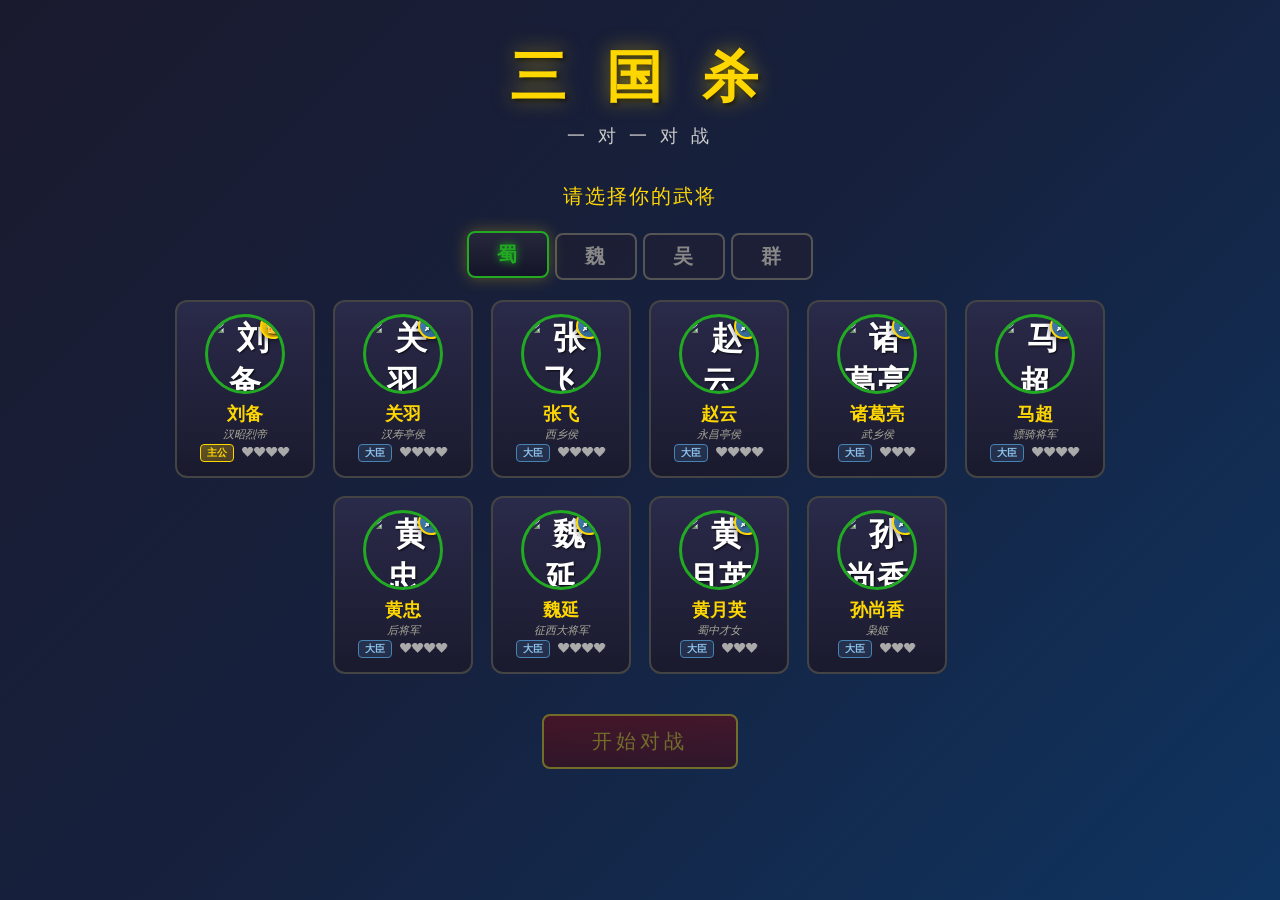
==== commit de33c093: "fix(js): 优化游戏逻辑，移除冗余代码，简化背景图设置和玩家出牌功能" ====
--- a/1v1.html
+++ b/1v1.html
@@ -187,13 +187,11 @@
     <script src="js/game.js"></script>
     <script>
         // 设置面板开关逻辑
-        document.addEventListener('DOMContentLoaded', () => {
-            const toggle = document.getElementById('settings-toggle');
-            const panel = document.getElementById('settings-panel');
-            const close = document.getElementById('settings-close');
-            if (toggle) toggle.addEventListener('click', () => panel.classList.toggle('hidden'));
-            if (close) close.addEventListener('click', () => panel.classList.add('hidden'));
-        });
+        const toggle = document.getElementById('settings-toggle');
+        const panel = document.getElementById('settings-panel');
+        const close = document.getElementById('settings-close');
+        if (toggle) toggle.addEventListener('click', () => panel.classList.toggle('hidden'));
+        if (close) close.addEventListener('click', () => panel.classList.add('hidden'));
     </script>
 </body>
 </html>
--- a/css/style.css
+++ b/css/style.css
@@ -400,7 +400,7 @@
     background: rgba(0, 0, 0, 0.9);
     border: 2px solid rgba(255, 215, 0, 0.4);
     border-radius: 12px;
-    z-index: 99;
+    z-index: 250;
     display: flex;
     flex-direction: column;
     box-shadow: 0 8px 32px rgba(0, 0, 0, 0.6);
@@ -724,6 +724,7 @@
     justify-content: center;
     gap: 4px;
     flex-wrap: nowrap;
+    align-items: flex-end;
 }
 
 /* ===== 卡牌样式 ===== */
@@ -790,6 +791,8 @@
     writing-mode: vertical-rl;
     text-orientation: upright;
     letter-spacing: 2px;
+    line-height: 1;
+    overflow: hidden;
 }
 
 .card-type {
@@ -835,7 +838,7 @@
 #log-content {
     display: flex;
     flex-direction: column-reverse;
-    gap: 2px;
+    gap: 3px;
 }
 
 .log-entry {
@@ -843,12 +846,13 @@
     color: #ccc;
     padding: 4px 10px;
     border-radius: 6px;
-    animation: logFadeIn 0.3s ease;
-    margin-bottom: 2px;
+    animation: logSlideIn 0.35s cubic-bezier(0.2, 0.6, 0.3, 1);
+    margin-bottom: 1px;
     text-shadow: 1px 1px 2px rgba(0,0,0,0.8);
     display: inline-block;
     width: auto;
     align-self: flex-start;
+    line-height: 1.5;
 }
 
 /* 有背景图时，日志条目显示背景框 - 使用CSS变量 */
@@ -894,9 +898,59 @@
     border-color: rgba(102, 255, 102, 0.4);
 }
 
-@keyframes logFadeIn {
-    from { opacity: 0; transform: translateY(-10px); }
-    to { opacity: 1; transform: translateY(0); }
+@keyframes logSlideIn {
+    from { opacity: 0; transform: translateX(-8px); }
+    to   { opacity: 1; transform: translateX(0); }
+}
+
+/* ===== 日志富文本样式 ===== */
+
+/* 卡牌/技能名高亮徽章 */
+.log-entry .log-card {
+    display: inline;
+    color: #ffe082;
+    font-weight: 600;
+    text-shadow: 0 0 4px rgba(255, 180, 0, 0.4);
+}
+
+/* 动作图标 */
+.log-entry .log-icon {
+    display: inline-block;
+    width: 16px;
+    text-align: center;
+    font-size: 12px;
+    margin-right: 1px;
+    opacity: 0.85;
+}
+.log-entry .icon-sys    { color: #ffd700; }
+.log-entry .icon-turn   { color: #b0b0b0; font-size: 11px; }
+.log-entry .icon-skill  { color: #ce93d8; }
+.log-entry .icon-atk    { color: #ef5350; }
+.log-entry .icon-def    { color: #66bb6a; font-size: 11px; }
+.log-entry .icon-heal   { color: #66ff66; }
+.log-entry .icon-dmg    { color: #ff6666; }
+.log-entry .icon-death  { color: #999; }
+.log-entry .icon-equip  { color: #90caf9; font-size: 11px; }
+.log-entry .icon-draw   { color: #fff59d; }
+.log-entry .icon-discard { color: #ffab91; }
+.log-entry .icon-play   { color: #80cbc4; }
+
+/* 回合分割线 */
+.log-entry.log-turn {
+    width: 100% !important;
+    border-top: 1px solid rgba(255, 255, 255, 0.15);
+    border-bottom: 1px solid rgba(255, 255, 255, 0.15);
+    border-left: none;
+    border-right: none;
+    border-radius: 0;
+    padding: 5px 10px;
+    margin: 4px 0 2px;
+    font-size: 12px;
+    opacity: 0.9;
+    text-align: center;
+}
+.battle-log:not(.with-bg) .log-entry.log-turn {
+    background: rgba(255, 255, 255, 0.04);
 }
 
 /* 日志样式设置面板 */
@@ -1031,6 +1085,7 @@
     gap: 8px;
     margin-bottom: 12px;
     justify-content: center;
+    flex-wrap: wrap;
 }
 
 /* ===== 技能面板 ===== */
@@ -1135,6 +1190,20 @@
     display: none;
 }
 
+/* 触屏设备：tooltip 固定在顶部居中，不挡手牌 */
+@media (hover: none) and (pointer: coarse) {
+    .card-tooltip {
+        position: fixed !important;
+        top: 6px !important;
+        left: 50% !important;
+        transform: translateX(-50%) !important;
+        max-width: 92vw !important;
+        max-height: 40vh !important;
+        overflow-y: auto !important;
+        z-index: 500 !important;
+    }
+}
+
 .card-tooltip .tooltip-name {
     color: #ffd700;
     font-weight: bold;
@@ -1404,6 +1473,21 @@
     display: none;
 }
 
+/* 触屏设备：浮动简介固定在顶部居中 */
+@media (hover: none) and (pointer: coarse) {
+    .hero-profile {
+        position: fixed !important;
+        top: 6px !important;
+        left: 50% !important;
+        transform: translateX(-50%) !important;
+        width: 92vw !important;
+        max-width: 340px !important;
+        max-height: 70vh !important;
+        overflow-y: auto !important;
+        z-index: 500 !important;
+    }
+}
+
 @keyframes profileFadeIn {
     from { opacity: 0; transform: scale(0.92); }
     to { opacity: 1; transform: scale(1); }
@@ -1563,8 +1647,93 @@
     
     .card {
         width: 60px;
+        min-width: 48px;
         height: 84px;
         font-size: 12px;
+    }
+
+    /* 手机端禁用卡牌跳动效果 */
+    .card:hover,
+    .card.selected {
+        transform: none;
+    }
+
+    .card.selected {
+        border-color: #ffd700;
+        box-shadow: 0 0 10px rgba(255,215,0,0.6);
+    }
+
+    /* 手机端卡牌名称改为横排，避免竖排文字被裁剪 */
+    .card .card-name {
+        writing-mode: horizontal-tb;
+        text-orientation: mixed;
+        font-size: 14px;
+        letter-spacing: 0;
+        line-height: 1.1;
+        word-break: break-all;
+        overflow: hidden;
+    }
+
+    /* 手牌允许换行 */
+    .hand-cards {
+        flex-wrap: wrap;
+        gap: 3px;
+    }
+
+    /* 紧凑模式：背景大字平铺风格 */
+    .hand-cards.compact .card {
+        width: 50px;
+        min-width: 50px;
+        height: 66px;
+        padding: 2px;
+        border-width: 1px;
+        border-radius: 4px;
+        font-size: 10px;
+        box-shadow: 1px 1px 3px rgba(0,0,0,0.4);
+        position: relative;
+        overflow: hidden;
+    }
+
+    /* 花色数字缩小放在左上角 */
+    .hand-cards.compact .card .card-suit-number {
+        position: absolute;
+        top: 1px;
+        left: 2px;
+        font-size: 8px;
+        gap: 0;
+        z-index: 2;
+    }
+
+    /* 卡牌名称大字居中平铺 */
+    .hand-cards.compact .card .card-name {
+        position: absolute;
+        top: 50%;
+        left: 50%;
+        transform: translate(-50%, -50%);
+        font-size: 15px;
+        font-weight: bold;
+        letter-spacing: 0;
+        line-height: 1.1;
+        white-space: nowrap;
+        margin: 0;
+        z-index: 1;
+        writing-mode: horizontal-tb;
+        text-orientation: mixed;
+    }
+
+    /* 紧凑模式隐藏类型标签 */
+    .hand-cards.compact .card .card-type {
+        display: none;
+    }
+
+    .hand-cards.compact .card:hover {
+        transform: none;
+    }
+
+    .hand-cards.compact .card.selected {
+        transform: none;
+        border-color: #ffd700;
+        box-shadow: 0 0 8px rgba(255,215,0,0.5);
     }
     
     /* 战斗日志 */
--- a/css/home.css
+++ b/css/home.css
@@ -199,6 +199,47 @@
     color: #cc66cc;
 }
 
+/* 文档链接栏 */
+.docs-link-bar {
+    display: flex;
+    gap: 16px;
+    justify-content: center;
+    flex-wrap: wrap;
+    margin-bottom: 30px;
+    animation: fadeInUp 0.8s ease 0.4s both;
+}
+
+.docs-link-item {
+    display: flex;
+    align-items: center;
+    gap: 8px;
+    padding: 10px 22px;
+    border-radius: 24px;
+    background: rgba(255, 255, 255, 0.05);
+    border: 1px solid rgba(255, 215, 0, 0.15);
+    color: #ccc;
+    text-decoration: none;
+    font-size: 15px;
+    transition: all 0.25s cubic-bezier(0.25, 0.8, 0.25, 1);
+    backdrop-filter: blur(6px);
+}
+
+.docs-link-item:hover {
+    background: rgba(255, 215, 0, 0.1);
+    border-color: rgba(255, 215, 0, 0.4);
+    color: #ffd700;
+    transform: translateY(-3px);
+    box-shadow: 0 6px 20px rgba(255, 215, 0, 0.12);
+}
+
+.docs-link-icon {
+    font-size: 18px;
+}
+
+.docs-link-text {
+    letter-spacing: 1px;
+}
+
 /* 底部 */
 .home-footer {
     color: #666;
@@ -255,6 +296,15 @@
         width: 100%;
         max-width: 360px;
         padding: 30px 20px;
+    }
+
+    .docs-link-bar {
+        gap: 10px;
+    }
+
+    .docs-link-item {
+        padding: 8px 16px;
+        font-size: 13px;
     }
 
     .mode-icon {
